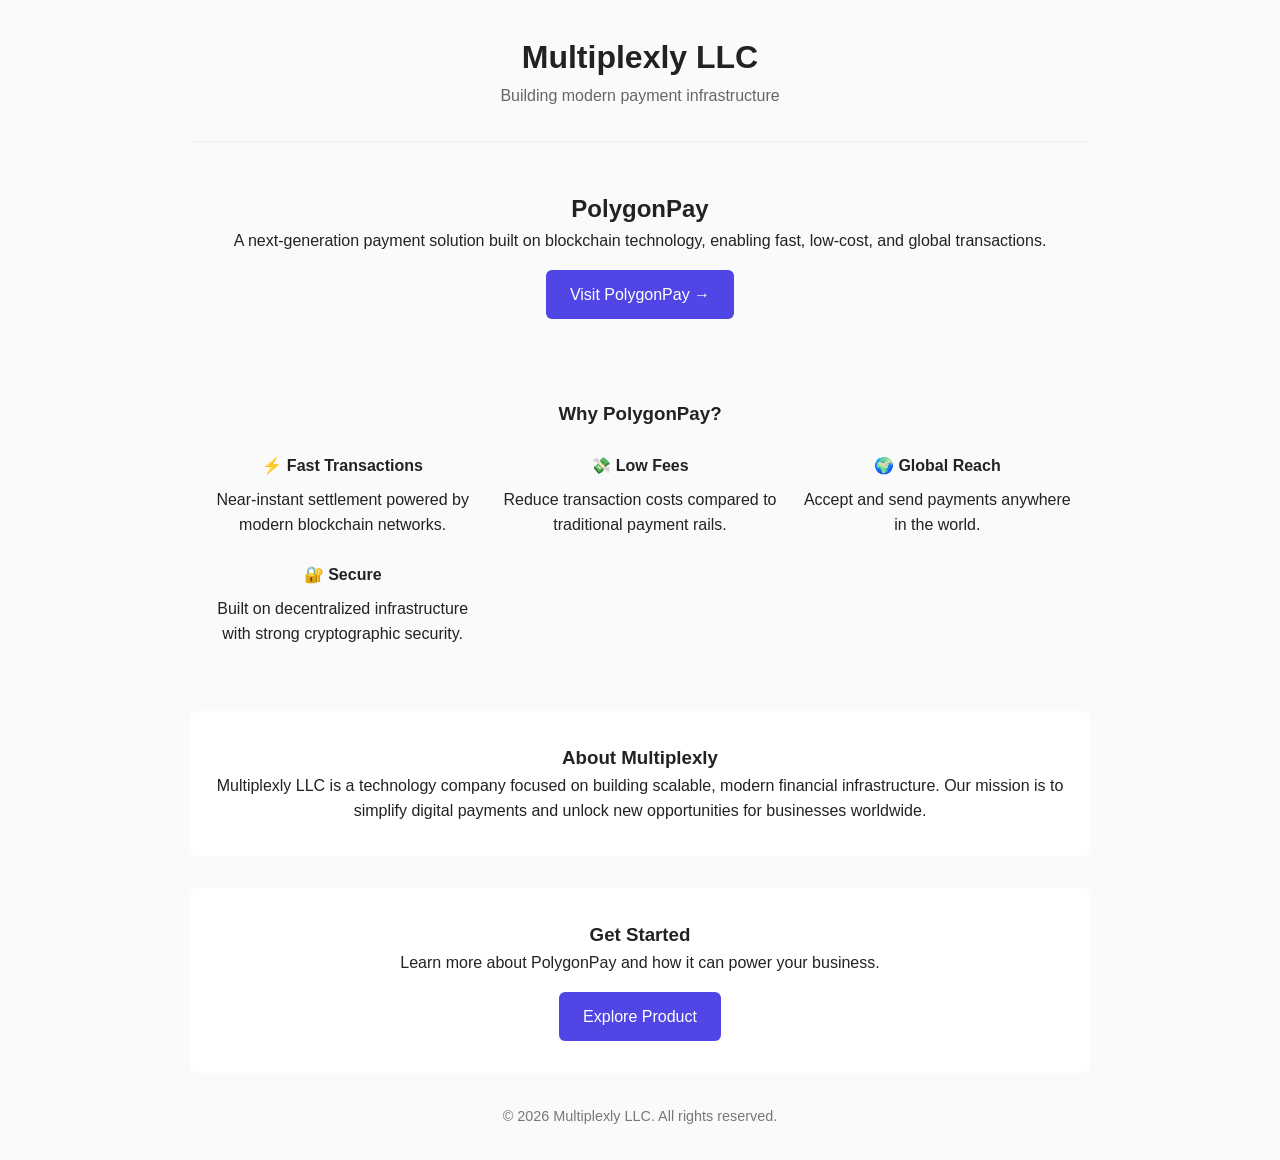
==== index.html @ 554c2c41 "Add files via upload" ====
<!DOCTYPE html>
<html lang="en">
<head>
  <meta charset="UTF-8" />
  <meta name="viewport" content="width=device-width, initial-scale=1.0" />
  <title>Multiplexly LLC</title>
  <link rel="stylesheet" href="styles.css" />
</head>
<body>

  <header class="container">
    <h1>Multiplexly LLC</h1>
    <p class="tagline">Building modern payment infrastructure</p>
  </header>

  <main>

    <section class="hero container">
      <h2>PolygonPay</h2>
      <p>
        A next-generation payment solution built on blockchain technology,
        enabling fast, low-cost, and global transactions.
      </p>
      <a href="https://polygonpay.com/" target="_blank" class="btn">
        Visit PolygonPay →
      </a>
    </section>

    <section class="features container">
      <h3>Why PolygonPay?</h3>

      <div class="grid">
        <div>
          <h4>⚡ Fast Transactions</h4>
          <p>Near-instant settlement powered by modern blockchain networks.</p>
        </div>

        <div>
          <h4>💸 Low Fees</h4>
          <p>Reduce transaction costs compared to traditional payment rails.</p>
        </div>

        <div>
          <h4>🌍 Global Reach</h4>
          <p>Accept and send payments anywhere in the world.</p>
        </div>

        <div>
          <h4>🔐 Secure</h4>
          <p>Built on decentralized infrastructure with strong cryptographic security.</p>
        </div>
      </div>
    </section>

    <section class="about container">
      <h3>About Multiplexly</h3>
      <p>
        Multiplexly LLC is a technology company focused on building scalable,
        modern financial infrastructure. Our mission is to simplify digital
        payments and unlock new opportunities for businesses worldwide.
      </p>
    </section>

    <section class="cta container">
      <h3>Get Started</h3>
      <p>Learn more about PolygonPay and how it can power your business.</p>
      <a href="https://polygonpay.com/" target="_blank" class="btn">
        Explore Product
      </a>
    </section>

  </main>

  <footer class="container">
    <p>© 2026 Multiplexly LLC. All rights reserved.</p>
  </footer>

</body>
</html>
---- styles.css ----
* {
  box-sizing: border-box;
  margin: 0;
  padding: 0;
  font-family: Arial, sans-serif;
}

body {
  line-height: 1.6;
  color: #222;
  background: #fafafa;
}

.container {
  max-width: 900px;
  margin: auto;
  padding: 2rem 1rem;
  text-align: center;
}

header {
  border-bottom: 1px solid #eee;
}

.tagline {
  color: #666;
}

.hero {
  padding: 3rem 1rem;
}

.btn {
  display: inline-block;
  margin-top: 1rem;
  padding: 0.75rem 1.5rem;
  background: #4f46e5;
  color: white;
  text-decoration: none;
  border-radius: 6px;
}

.btn:hover {
  background: #4338ca;
}

.features .grid {
  display: grid;
  grid-template-columns: repeat(auto-fit, minmax(200px, 1fr));
  gap: 1.5rem;
  margin-top: 1.5rem;
}

.features h4 {
  margin-bottom: 0.5rem;
}

.about, .cta {
  background: white;
  margin-top: 2rem;
  border-radius: 8px;
}

footer {
  font-size: 0.9rem;
  color: #777;
}
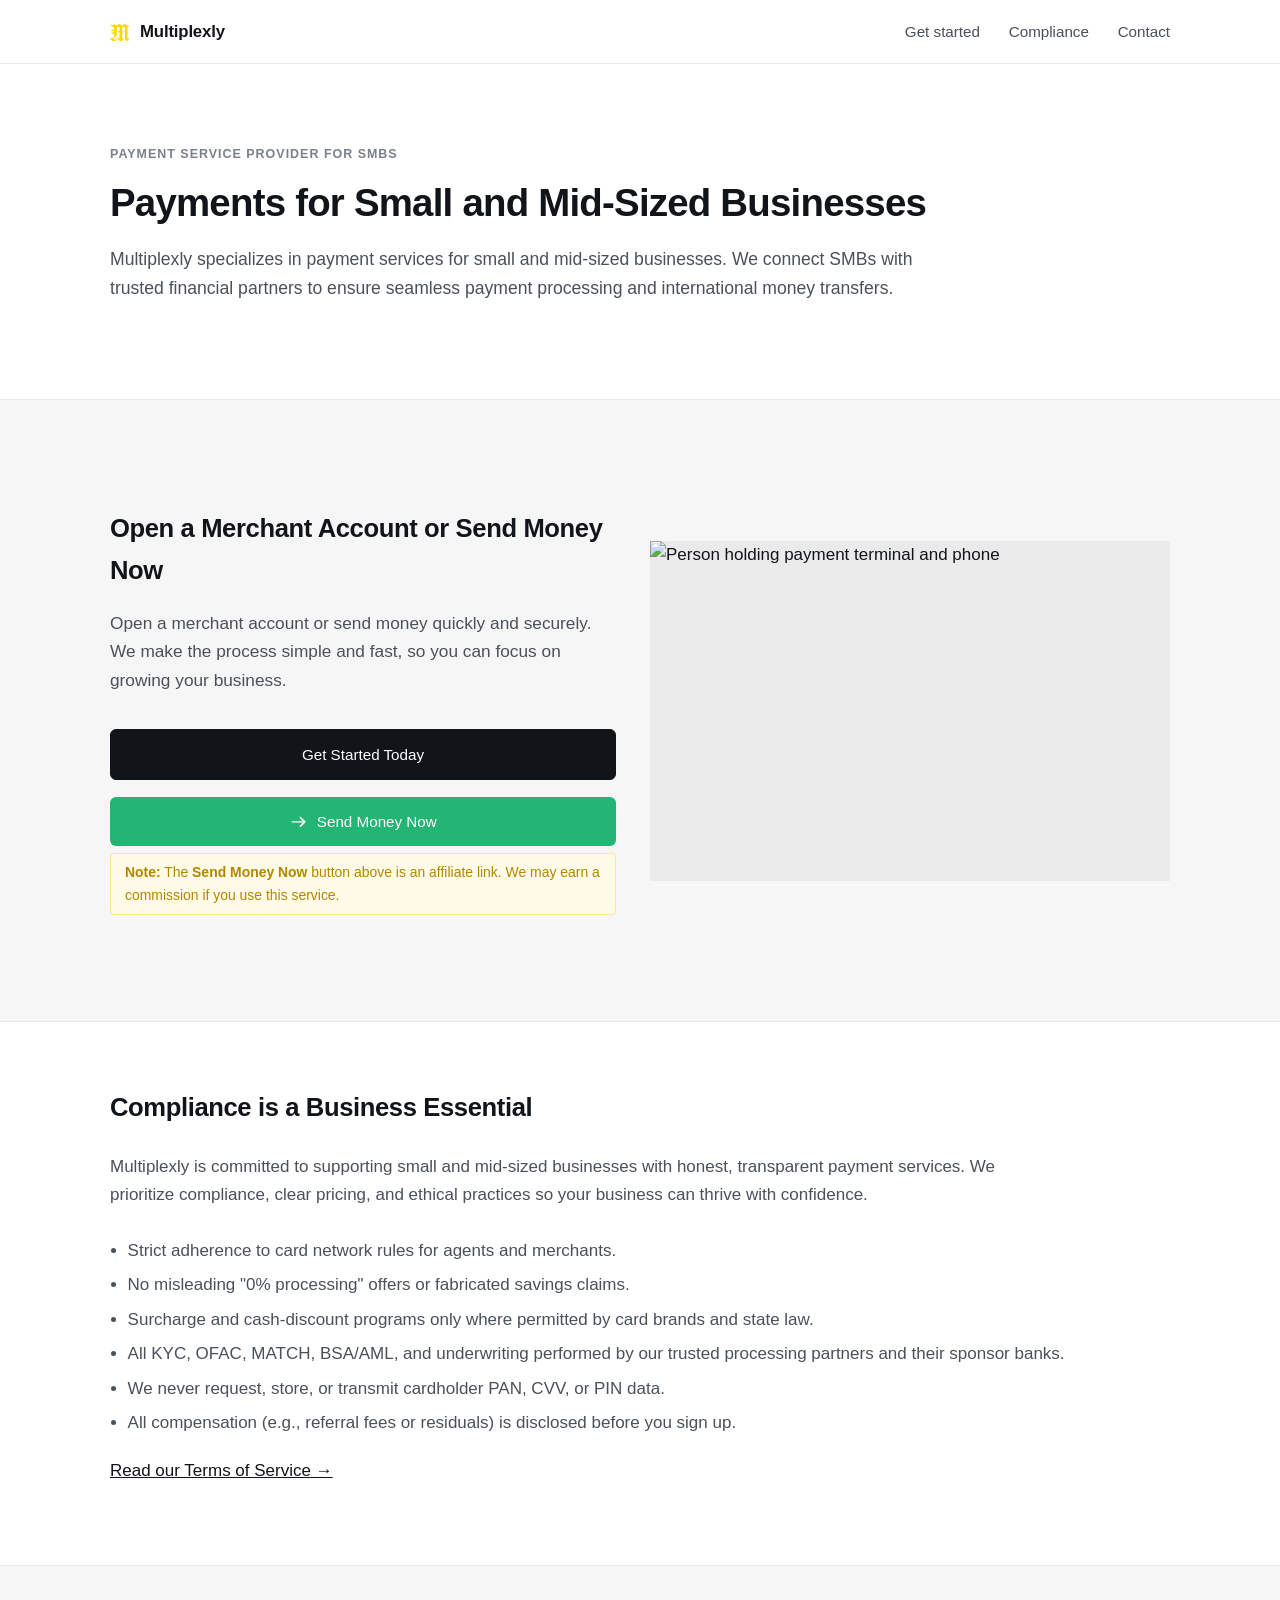
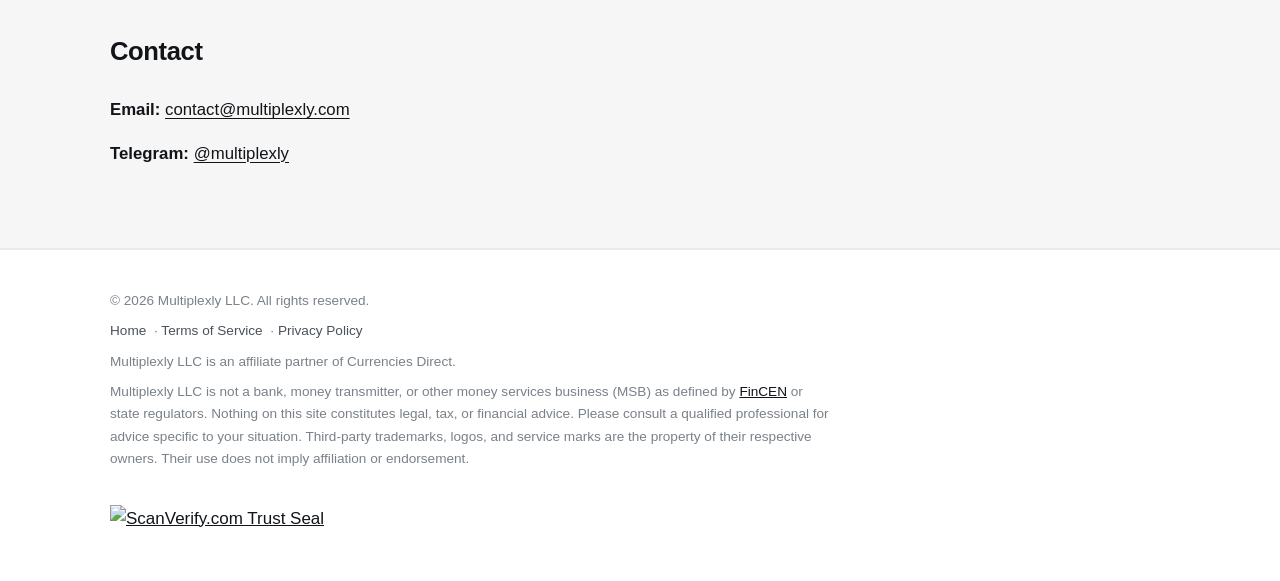
==== commit a52bb717: "Add files via upload" ====
--- a/index.html
+++ b/index.html
@@ -1,79 +1,209 @@
 <!DOCTYPE html>
 <html lang="en">
+
 <head>
   <meta charset="UTF-8" />
   <meta name="viewport" content="width=device-width, initial-scale=1.0" />
-  <title>Multiplexly LLC</title>
+  <title>Multiplexly LLC — Payment Service Provider for Small & Mid-Sized Businesses</title>
+  <meta name="description"
+    content="Multiplexly LLC is a Payment Service Provider focused on small and mid-sized businesses (SMBs). We connect SMBs with trusted payment processing, compliance, and international transfer solutions. Transparent pricing and dedicated support." />
+  <meta name="keywords"
+    content="payment service provider, SMB payment solutions, small business payments, merchant services, payment processing, Currencies Direct partner, credit card processing, compliance, international money transfer" />
+  <meta name="author" content="Multiplexly LLC" />
+  <meta name="robots" content="index, follow, max-snippet:-1, max-image-preview:large" />
+  <link rel="canonical" href="https://multiplexly.com/" />
+
+  <meta property="og:type" content="website" />
+  <meta property="og:site_name" content="Multiplexly LLC" />
+  <meta property="og:title" content="Multiplexly LLC — Honest Payment Processing Referrals" />
+  <meta property="og:description"
+    content="Payment Solutions Provider for U.S. merchants. Partner of Currencies Direct for international money transfers." />
+  <meta property="og:url" content="https://multiplexly.com/" />
+  <meta property="og:locale" content="en_US" />
+
   <link rel="stylesheet" href="styles.css" />
+
+  <link rel="icon" type="image/png" href="assets/images/M.png" />
+
+  <script type="application/ld+json">
+  {
+    "@context": "https://schema.org",
+    "@type": "Organization",
+    "name": "Multiplexly LLC",
+    "url": "https://multiplexly.com/",
+    "description": "Payment Solutions Provider that connects U.S. merchants with registered payment processors. Partner of Currencies Direct for international money transfers.",
+    "areaServed": "US",
+    "contactPoint": [{
+      "@type": "ContactPoint",
+      "contactType": "customer support",
+      "email": "contact@multiplexly.com",
+      "availableLanguage": ["English"]
+    }],
+    "sameAs": ["https://t.me/multiplexly"]
+  }
+  </script>
 </head>
+<!-- TrustBox script -->
+
 <body>
 
-  <header class="container">
-    <h1>Multiplexly LLC</h1>
-    <p class="tagline">Building modern payment infrastructure</p>
+  <a class="skip-link" href="#main">Skip to main content</a>
+
+  <header class="site-header" role="banner">
+    <div class="container nav">
+      <a class="brand" href="index.html" aria-label="Multiplexly home">
+        <img src="assets/images/M.png" alt="Multiplexly logo"
+          style="height:1em;width:auto;vertical-align:middle;margin-right:0.4em;">
+        Multiplexly
+      </a>
+      <nav aria-label="Primary">
+        <a href="index.html#start">Get started</a>
+        <a href="index.html#compliance">Compliance</a>
+        <a href="index.html#contact">Contact</a>
+      </nav>
+    </div>
   </header>
 
-  <main>
-
-    <section class="hero container">
-      <h2>PolygonPay</h2>
-      <p>
-        A next-generation payment solution built on blockchain technology,
-        enabling fast, low-cost, and global transactions.
-      </p>
-      <a href="https://polygonpay.com/" target="_blank" class="btn">
-        Visit PolygonPay →
-      </a>
-    </section>
-
-    <section class="features container">
-      <h3>Why PolygonPay?</h3>
-
-      <div class="grid">
-        <div>
-          <h4>⚡ Fast Transactions</h4>
-          <p>Near-instant settlement powered by modern blockchain networks.</p>
+  <main id="main" role="main">
+
+    <!-- HERO -->
+    <section class="hero" aria-labelledby="hero-heading">
+      <div class="container">
+        <p class="eyebrow">Payment Service Provider for SMBs</p>
+        <h1 id="hero-heading">Payments for Small and Mid-Sized Businesses</h1>
+        <p class="lede">
+          Multiplexly specializes in payment services for small and mid-sized businesses. We connect SMBs with trusted
+          financial partners to ensure seamless payment processing and international money transfers.
+        </p>
+      </div>
+    </section>
+
+    <!-- INSTANT ACTION -->
+    <section id="start" class="section" aria-labelledby="start-heading" style="background:#f6f6f6;">
+      <div class="container">
+        <div
+          style="display: flex; flex-wrap: wrap; align-items: center; justify-content: center; gap: 0; min-height: 400px;">
+          <div style="flex: 1 1 380px; min-width: 340px; max-width: 540px; padding: 2.5em 2em 2.5em 0;">
+            <h2 class="section-heading" style="margin-bottom: 0.7em;">Open a Merchant Account or Send Money Now</h2>
+            <p style="margin-bottom: 2em; color: var(--fg-soft); font-size: 1.08rem;">Open a merchant account or send money quickly and securely. We make the process simple and fast, so you can focus on growing your business.</p>
+            <a href="#" class="btn"
+              style="min-width:230px;max-width:100%;width:100%;text-align:center;display:inline-block;">Get Started
+              Today</a>
+            <div style="display:block;margin-top:1em;width:100%;">
+              <a href="https://pfxreg.currenciesdirect.com/register-page?afflno=0201110000931059" class="btn btn-ghost"
+                style="min-width:230px;max-width:100%;width:100%;text-align:center;display:inline-flex;align-items:center;gap:0.5em;justify-content:center;background:#22b573;color:#fff;border:none;">
+                <svg xmlns="http://www.w3.org/2000/svg" width="20" height="20" fill="none" viewBox="0 0 20 20"
+                  aria-hidden="true" focusable="false" style="vertical-align:middle;">
+                  <path fill="currentColor"
+                    d="M2.5 10a.833.833 0 0 1 .833-.833h10.492l-3.08-3.08a.833.833 0 1 1 1.178-1.178l4.375 4.375a.833.833 0 0 1 0 1.178l-4.375 4.375a.833.833 0 1 1-1.178-1.178l3.08-3.08H3.333A.833.833 0 0 1 2.5 10Z" />
+                </svg>
+                Send Money Now
+              </a>
+              <div style="background: #fffbe6; color: #b38600; padding: 0.5em 1em; margin-top: 0.5em; border-radius: 4px; font-size: 0.82em; border: 1px solid #ffe58f; min-width:230px; max-width:100%; width:100%; text-align:left; display:inline-block;">
+                <strong>Note:</strong> The <b>Send Money Now</b> button above is an affiliate link. We may earn a commission if you use this service.
+              </div>
+            </div>
+          </div>
+          <div style="flex: 1 1 340px; min-width: 320px; display: flex; align-items: stretch; justify-content: center;">
+            <img src="https://images.unsplash.com/photo-1628527304948-06157ee3c8a6?q=80&w=1740&auto=format&fit=crop&ixlib=rb-4.1.0&ixid=M3wxMjA3fDB8MHxwaG90by1wYWdlfHx8fGVufDB8fHx8fA%3D%3D"
+              alt="Person holding payment terminal and phone"
+              style="width:100%; max-width:540px; height:auto; object-fit:cover; border-radius: 0; min-height: 340px; background: #eaeaea;" />
+          </div>
         </div>
-
-        <div>
-          <h4>💸 Low Fees</h4>
-          <p>Reduce transaction costs compared to traditional payment rails.</p>
-        </div>
-
-        <div>
-          <h4>🌍 Global Reach</h4>
-          <p>Accept and send payments anywhere in the world.</p>
-        </div>
-
-        <div>
-          <h4>🔐 Secure</h4>
-          <p>Built on decentralized infrastructure with strong cryptographic security.</p>
-        </div>
-      </div>
-    </section>
-
-    <section class="about container">
-      <h3>About Multiplexly</h3>
-      <p>
-        Multiplexly LLC is a technology company focused on building scalable,
-        modern financial infrastructure. Our mission is to simplify digital
-        payments and unlock new opportunities for businesses worldwide.
-      </p>
-    </section>
-
-    <section class="cta container">
-      <h3>Get Started</h3>
-      <p>Learn more about PolygonPay and how it can power your business.</p>
-      <a href="https://polygonpay.com/" target="_blank" class="btn">
-        Explore Product
-      </a>
+      </div>
+    </section>
+
+    <!-- COMPLIANCE (condensed) -->
+    <section id="compliance" class="section section-alt" aria-labelledby="compliance-heading" style="background:#fff;">
+      <div class="container">
+        <h2 id="compliance-heading">Compliance is a Business Essential</h2>
+        <p class="lede-sm">
+          Multiplexly is committed to supporting small and mid-sized businesses with honest, transparent payment
+          services. We prioritize compliance, clear pricing, and ethical practices so your business can thrive with
+          confidence.
+        </p>
+        <ul class="bullets">
+          <li>Strict adherence to card network rules for agents and merchants.</li>
+          <li>No misleading "0% processing" offers or fabricated savings claims.</li>
+          <li>Surcharge and cash-discount programs only where permitted by card brands and state law.</li>
+          <li>All KYC, OFAC, MATCH, BSA/AML, and underwriting performed by our trusted processing partners and their
+            sponsor banks.</li>
+          <li>We never request, store, or transmit cardholder PAN, CVV, or PIN data.</li>
+          <li>All compensation (e.g., referral fees or residuals) is disclosed before you sign up.</li>
+        </ul>
+        <p>
+          <a href="terms.html">Read our Terms of Service →</a>
+        </p>
+      </div>
+    </section>
+
+    <!-- CONTACT -->
+    <section id="contact" class="section" aria-labelledby="contact-heading" style="background:#f6f6f6;">
+      <div class="container">
+        <h2 id="contact-heading">Contact</h2>
+        <p class="contact-line">
+          <strong>Email:</strong>
+          <a href="mailto:contact@multiplexly.com">contact@multiplexly.com</a>
+        </p>
+        <p class="contact-line">
+          <strong>Telegram:</strong>
+          <a href="https://t.me/multiplexly" rel="me noopener" target="_blank"
+            aria-label="Multiplexly on Telegram (opens in new tab)">@multiplexly</a>
+        </p>
+      </div>
     </section>
 
   </main>
 
-  <footer class="container">
-    <p>© 2026 Multiplexly LLC. All rights reserved.</p>
-  </footer>
-
+  <button id="backToTopBtn" aria-label="Back to top"
+    style="display:none;position:fixed;bottom:2.5rem;right:2.5rem;z-index:1000;padding:0.85em 1.4em;background:var(--accent);color:#fff;border:none;border-radius:var(--radius);font-size:1.1rem;box-shadow:0 2px 8px rgba(0,0,0,0.08);cursor:pointer;transition:background 0.15s;">
+    ↑ Top
+  </button>
+  <footer class="site-footer" role="contentinfo">
 </body>
+<script>
+  // Show back to top button when near bottom
+  const backToTopBtn = document.getElementById('backToTopBtn');
+  window.addEventListener('scroll', function () {
+    const scrollable = document.documentElement.scrollHeight - window.innerHeight;
+    const scrolled = window.scrollY;
+    if (scrollable - scrolled < 200) {
+      backToTopBtn.style.display = 'block';
+    } else {
+      backToTopBtn.style.display = 'none';
+    }
+  });
+  backToTopBtn.addEventListener('click', function () {
+    window.scrollTo({ top: 0, behavior: 'smooth' });
+  });
+</script>
+<div class="container">
+  <p>© 2026 Multiplexly LLC. All rights reserved.</p>
+  <p class="footer-links">
+    <a href="index.html">Home</a> ·
+    <a href="terms.html">Terms of Service</a> ·
+    <a href="privacy.html">Privacy Policy</a>
+  </p>
+  <p class="disclaimer">
+    Multiplexly LLC is an affiliate partner of Currencies Direct.<br>
+  </p>
+  <p class="disclaimer">
+    Multiplexly LLC is not a bank, money transmitter, or other money services business (MSB) as defined by <a
+      href="https://www.fincen.gov/msb-state-selector" target="_blank" rel="noopener">FinCEN</a> or state
+    regulators. Nothing on this site constitutes legal, tax, or financial advice. Please consult a qualified
+    professional for advice specific to your situation.
+    Third-party trademarks, logos, and service marks are the property of their respective owners. Their use does not
+    imply affiliation or endorsement.
+  </p>
+  <div class="scanverify-seal" style="margin-top:2em;">
+    <!-- Begin ScanVerify Seal Code -->
+    <script src='https://scanverify.com/javascript.js'> </script>
+    <a target=_blank href="https://scanverify.com/siteverify.php?ref=stp&site=multiplexly.com">
+      <img src='https://scanverify.com/seal/seal.php?site=multiplexly.com' border=0 ALT='ScanVerify.com Trust Seal'></a>
+    <!-- End ScanVerify Seal Code -->
+  </div>
+</div>
+</footer>
+</body>
+
 </html>
--- a/styles.css
+++ b/styles.css
@@ -1,67 +1,438 @@
+/* Tooltip styles */
+.tooltip-wrapper {
+  position: relative;
+  display: inline-block;
+}
+
+.tooltip-text {
+  visibility: hidden;
+  opacity: 0;
+  width: 240px;
+  background-color: #222;
+  color: #fff;
+  text-align: left;
+  border-radius: 6px;
+  padding: 0.7em 1em;
+  position: absolute;
+  z-index: 10;
+  bottom: 120%;
+  left: 50%;
+  transform: translateX(-50%);
+  transition: opacity 0.2s;
+  font-size: 0.85rem;
+  pointer-events: none;
+}
+
+.tooltip-wrapper:hover .tooltip-text,
+.tooltip-wrapper:focus-within .tooltip-text {
+  visibility: visible;
+  opacity: 1;
+}
+:root {
+  --fg: #111418;
+  --fg-soft: #4a5159;
+  --fg-muted: #7a8189;
+  --bg: #ffffff;
+  --bg-alt: #f6f7f8;
+  --line: #e7e9ec;
+  --accent: #111418;
+  --accent-hover: #000000;
+  --radius: 6px;
+  --maxw: 1100px;
+}
+
 * {
   box-sizing: border-box;
+}
+
+/* Accessibility: skip link */
+.skip-link {
+  position: absolute;
+  left: -9999px;
+  top: 0;
+  background: var(--fg);
+  color: #fff;
+  padding: 0.6rem 1rem;
+  z-index: 1000;
+  text-decoration: none;
+  border-radius: 0 0 var(--radius) 0;
+}
+
+.skip-link:focus {
+  left: 0;
+}
+
+/* Visible focus for keyboard users */
+a:focus-visible,
+.btn:focus-visible {
+  outline: 2px solid #2962ff;
+  outline-offset: 2px;
+  border-radius: var(--radius);
+}
+
+html, body {
   margin: 0;
   padding: 0;
-  font-family: Arial, sans-serif;
 }
 
 body {
-  line-height: 1.6;
-  color: #222;
-  background: #fafafa;
+  font-family: -apple-system, BlinkMacSystemFont, "Segoe UI", Roboto,
+               "Helvetica Neue", Arial, sans-serif;
+  font-size: 17px;
+  line-height: 1.65;
+  color: var(--fg);
+  background: var(--bg);
+  -webkit-font-smoothing: antialiased;
+  -moz-osx-font-smoothing: grayscale;
 }
 
 .container {
+  max-width: var(--maxw);
+  margin: 0 auto;
+  padding: 0 1.25rem;
+}
+
+/* Header */
+.site-header {
+  border-bottom: 1px solid var(--line);
+  background: var(--bg);
+}
+
+.nav {
+  display: flex;
+  align-items: center;
+  justify-content: space-between;
+  padding-top: 1.1rem;
+  padding-bottom: 1.1rem;
+}
+
+.brand {
+  font-weight: 600;
+  letter-spacing: -0.01em;
+  color: var(--fg);
+  text-decoration: none;
+  font-size: 1.05rem;
+}
+
+.nav nav a {
+  color: var(--fg-soft);
+  text-decoration: none;
+  margin-left: 1.5rem;
+  font-size: 0.95rem;
+}
+
+.nav nav a:hover {
+  color: var(--fg);
+}
+
+/* Hero */
+.hero {
+  padding: 5rem 0 4rem;
+  border-bottom: 1px solid var(--line);
+}
+
+.eyebrow {
+  text-transform: uppercase;
+  letter-spacing: 0.08em;
+  font-size: 0.78rem;
+  font-weight: 600;
+  color: var(--fg-muted);
+  margin: 0 0 1rem;
+}
+
+
+.hero h1 {
+  font-size: 2.4rem;
+  line-height: 1.15;
+  letter-spacing: -0.02em;
+  font-weight: 600;
+  margin: 0 0 1.25rem;
   max-width: 900px;
-  margin: auto;
-  padding: 2rem 1rem;
-  text-align: center;
-}
-
-header {
-  border-bottom: 1px solid #eee;
-}
-
-.tagline {
-  color: #666;
-}
-
-.hero {
-  padding: 3rem 1rem;
+}
+
+.lede {
+  font-size: 1.1rem;
+  color: var(--fg-soft);
+  max-width: 860px;
+  margin: 0 0 2rem;
+}
+
+.lede-sm {
+  color: var(--fg-soft);
+  max-width: 950px;
+  margin: 0 0 1.75rem;
+}
+
+/* Sections */
+.section {
+  padding: 4rem 0;
+  border-bottom: 1px solid var(--line);
+}
+
+.section-alt {
+  background: var(--bg-alt);
+}
+
+h2 {
+  font-size: 1.6rem;
+  letter-spacing: -0.015em;
+  font-weight: 600;
+  margin: 0 0 1.5rem;
+}
+
+h3 {
+  font-size: 1.05rem;
+  font-weight: 600;
+  margin: 0 0 0.5rem;
+}
+
+h4 {
+  font-size: 0.98rem;
+  font-weight: 600;
+  margin: 0 0 0.35rem;
+}
+
+p {
+  margin: 0 0 1rem;
+  color: var(--fg-soft);
+}
+
+/* Grid */
+.grid {
+  display: grid;
+  gap: 2rem;
+}
+
+.grid-2 {
+  grid-template-columns: repeat(auto-fit, minmax(260px, 1fr));
+}
+
+/* Buttons */
+.cta-row {
+  display: flex;
+  flex-wrap: wrap;
+  gap: 0.75rem;
+  margin-top: 1.5rem;
 }
 
 .btn {
   display: inline-block;
-  margin-top: 1rem;
-  padding: 0.75rem 1.5rem;
-  background: #4f46e5;
-  color: white;
+  padding: 0.75rem 1.25rem;
+  background: var(--accent);
+  color: #fff;
   text-decoration: none;
-  border-radius: 6px;
+  border-radius: var(--radius);
+  font-size: 0.95rem;
+  font-weight: 500;
+  border: 1px solid var(--accent);
+  transition: background 0.15s ease;
 }
 
 .btn:hover {
-  background: #4338ca;
-}
-
-.features .grid {
+  background: var(--accent-hover);
+}
+
+.btn-ghost {
+  background: transparent;
+  color: var(--fg);
+  border: 1px solid var(--line);
+}
+
+.btn-ghost:hover {
+  background: var(--bg-alt);
+  border-color: #d2d6db;
+}
+
+/* Commitments */
+.commitments {
+  list-style: none;
+  padding: 0;
+  margin: 0;
   display: grid;
-  grid-template-columns: repeat(auto-fit, minmax(200px, 1fr));
-  gap: 1.5rem;
-  margin-top: 1.5rem;
-}
-
-.features h4 {
-  margin-bottom: 0.5rem;
-}
-
-.about, .cta {
-  background: white;
+  gap: 1.25rem;
+  grid-template-columns: repeat(auto-fit, minmax(280px, 1fr));
+}
+
+.commitments li {
+  background: var(--bg);
+  border: 1px solid var(--line);
+  border-radius: var(--radius);
+  padding: 1.25rem 1.25rem 1rem;
+}
+
+.commitments p {
+  margin: 0;
+  font-size: 0.95rem;
+}
+
+/* Contact */
+.contact-line {
+  font-size: 1.05rem;
+  color: var(--fg);
+}
+
+.contact-line a {
+  color: var(--fg);
+  text-decoration: underline;
+  text-underline-offset: 3px;
+}
+
+/* Footer */
+.site-footer {
+  padding: 2.5rem 0 3rem;
+  background: var(--bg);
+  border-top: 1px solid var(--line);
+  width: 100vw;
+  margin-left: 50%;
+  transform: translateX(-50%);
+  box-sizing: border-box;
+}
+
+.site-footer p {
+  margin: 0 0 0.5rem;
+  color: var(--fg-muted);
+  font-size: 0.85rem;
+}
+
+.disclaimer {
+  max-width: 720px;
+  font-size: 0.8rem;
+  color: var(--fg-muted);
+}
+
+.footer-links {
+  font-size: 0.85rem;
+}
+
+.footer-links a {
+  color: var(--fg-soft);
+  text-decoration: none;
+  margin-right: 0.25rem;
+}
+
+.footer-links a:hover {
+  color: var(--fg);
+  text-decoration: underline;
+}
+
+/* Legal pages */
+.legal h1 {
+  font-size: 2rem;
+  letter-spacing: -0.02em;
+  font-weight: 600;
+  margin: 0 0 0.5rem;
+}
+
+.legal h2 {
+  font-size: 1.15rem;
   margin-top: 2rem;
-  border-radius: 8px;
-}
-
-footer {
+  margin-bottom: 0.6rem;
+}
+
+.legal p {
+  font-size: 0.98rem;
+}
+
+.legal .muted {
+  color: var(--fg-muted);
   font-size: 0.9rem;
-  color: #777;
-}+  margin-bottom: 2rem;
+}
+
+/* Bullets */
+.bullets {
+  margin: 0 0 1.25rem;
+  padding-left: 1.1rem;
+  color: var(--fg-soft);
+}
+
+.bullets li {
+  margin-bottom: 0.4rem;
+}
+
+.bullets.cols-2 {
+  columns: 2;
+  column-gap: 2rem;
+  padding-left: 1.1rem;
+}
+
+@media (max-width: 600px) {
+  .bullets.cols-2 { columns: 1; }
+}
+
+/* Path cards (instant action) */
+.paths {
+  margin-top: 0.5rem;
+}
+
+.path-card {
+  background: var(--bg);
+  border: 1px solid var(--line);
+  border-radius: var(--radius);
+  padding: 1.5rem 1.5rem 1.25rem;
+}
+
+.path-card h3 {
+  font-size: 1.1rem;
+  margin-bottom: 0.75rem;
+}
+
+.path-card .cta-row {
+  justify-content: center;
+  align-items: center;
+}
+
+.path-tag {
+  text-transform: uppercase;
+  letter-spacing: 0.08em;
+  font-size: 0.72rem;
+  font-weight: 700;
+  color: var(--fg-muted);
+  margin: 0 0 0.5rem;
+}
+
+/* Steps */
+.steps {
+  margin: 0 0 1.5rem;
+  padding-left: 1.25rem;
+  color: var(--fg-soft);
+}
+
+.steps li {
+  margin-bottom: 0.75rem;
+}
+
+.steps li strong {
+  color: var(--fg);
+}
+
+/* Small muted helper */
+.muted {
+  color: var(--fg-muted);
+}
+
+.small {
+  font-size: 0.88rem;
+}
+
+/* Links */
+a {
+  color: var(--fg);
+}
+
+/* Mobile */
+@media (max-width: 600px) {
+  .hero {
+    padding: 3rem 0 2.5rem;
+  }
+  .hero h1 {
+    font-size: 1.8rem;
+  }
+  .section {
+    padding: 2.75rem 0;
+  }
+  .nav nav a {
+    margin-left: 1rem;
+    font-size: 0.9rem;
+  }
+}
